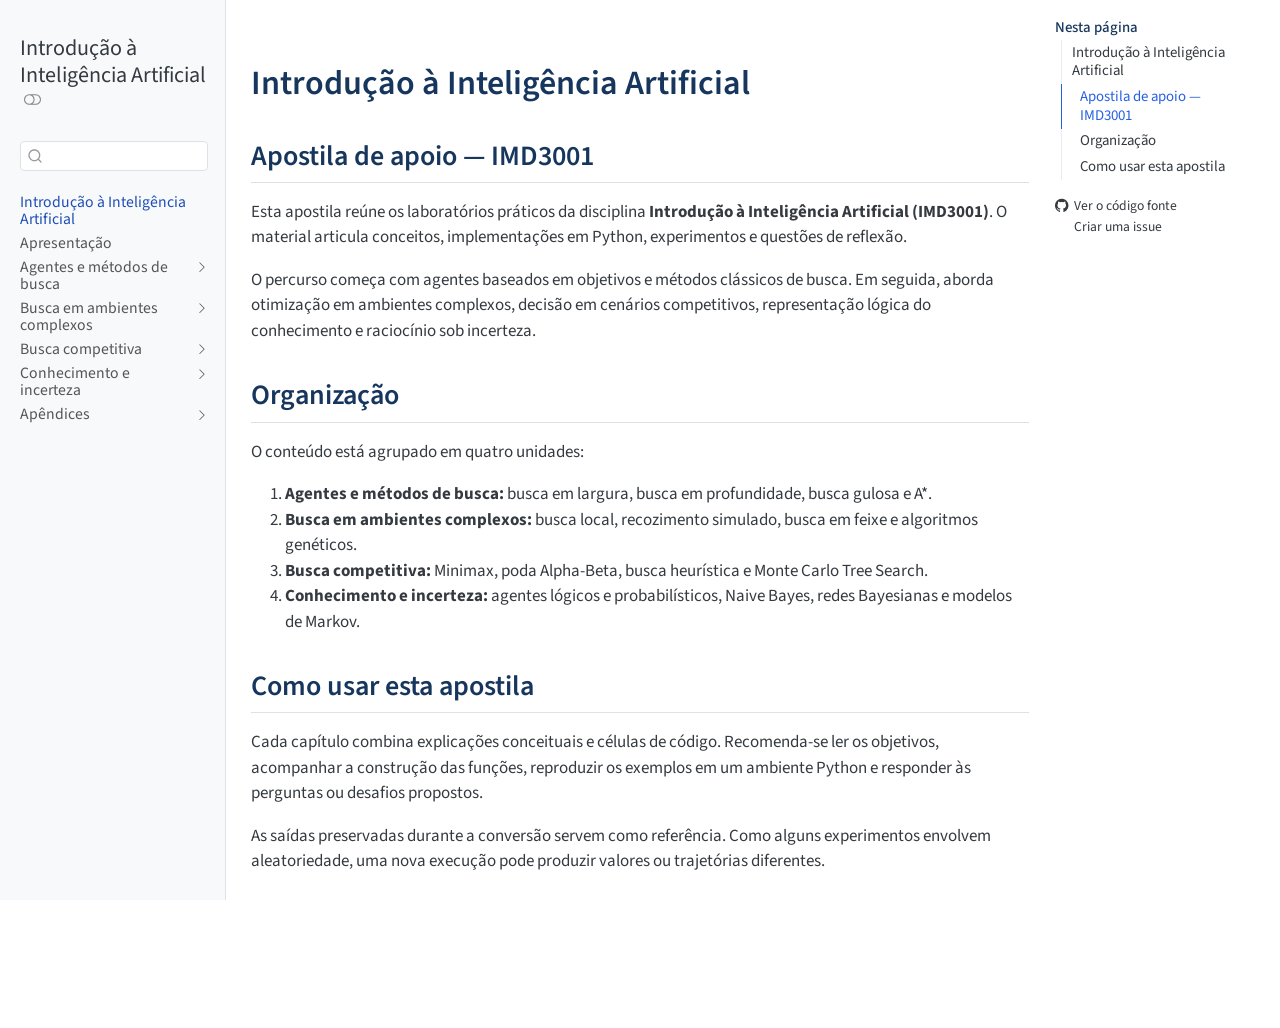
==== index.html @ 9181b5e5 "deploy: ae13f7902817f328fde8696542cc73d035f5e213" ====
<!DOCTYPE html>
<html xmlns="http://www.w3.org/1999/xhtml" lang="pt-BR" xml:lang="pt-BR"><head>

<meta charset="utf-8">
<meta name="generator" content="quarto-1.10.18">

<meta name="viewport" content="width=device-width, initial-scale=1.0, user-scalable=yes">


<title>Introdução à Inteligência Artificial</title>
<style>
/* Default styles provided by pandoc.
** See https://pandoc.org/MANUAL.html#variables-for-html for config info.
*/
span.smallcaps{font-variant: small-caps;}
div.columns{display: flex; gap: 1.5em;}
div.column{flex: auto;}
@media screen {
div.columns{gap: min(4vw, 1.5em);}
div.column{overflow-x: auto;}
}
div.hanging-indent{margin-left: 1.5em; text-indent: -1.5em;}
ul.task-list{list-style: none;}
ul.task-list li input[type="checkbox"] {
  width: 0.8em;
  margin: 0 0.8em 0.2em -1em; /* quarto-specific, see https://github.com/quarto-dev/quarto-cli/issues/4556 */ 
  vertical-align: middle;
}
</style>


<script src="site_libs/quarto-nav/quarto-nav.js"></script>
<script src="site_libs/quarto-nav/headroom.min.js"></script>
<script src="site_libs/clipboard/clipboard.min.js"></script>
<script src="site_libs/quarto-search/autocomplete.umd.js"></script>
<script src="site_libs/quarto-search/fuse.min.js"></script>
<script src="site_libs/quarto-search/quarto-search.js"></script>
<meta name="quarto:offset" content="./">
<script src="site_libs/quarto-html/quarto.js" type="module"></script>
<script src="site_libs/quarto-html/tabsets/tabsets.js" type="module"></script>
<script src="site_libs/quarto-html/popper.min.js"></script>
<script src="site_libs/quarto-html/tippy.umd.min.js"></script>
<script src="site_libs/quarto-html/anchor.min.js"></script>
<link href="site_libs/quarto-html/tippy.css" rel="stylesheet">
<link href="site_libs/quarto-html/quarto-syntax-highlighting-64a204ab8560d761af7679ceaba22944.css" rel="stylesheet" class="quarto-color-scheme" id="quarto-text-highlighting-styles">
<link href="site_libs/quarto-html/quarto-syntax-highlighting-dark-b85bc7c33db8c58e0ec93c3465666fed.css" rel="stylesheet" class="quarto-color-scheme quarto-color-alternate" id="quarto-text-highlighting-styles">
<link href="site_libs/quarto-html/quarto-syntax-highlighting-64a204ab8560d761af7679ceaba22944.css" rel="stylesheet" class="quarto-color-scheme-extra" id="quarto-text-highlighting-styles">
<script src="site_libs/bootstrap/bootstrap.min.js"></script>
<link href="site_libs/bootstrap/bootstrap-icons.css" rel="stylesheet">
<link href="site_libs/bootstrap/bootstrap-b3a135ffe9b176eb70b8e8d1e767332b.min.css" rel="stylesheet" append-hash="true" class="quarto-color-scheme" id="quarto-bootstrap" data-mode="light">
<link href="site_libs/bootstrap/bootstrap-dark-7937f9141d16c7f9fe7ae0f030368621.min.css" rel="stylesheet" append-hash="true" class="quarto-color-scheme quarto-color-alternate" id="quarto-bootstrap" data-mode="dark">
<link href="site_libs/bootstrap/bootstrap-b3a135ffe9b176eb70b8e8d1e767332b.min.css" rel="stylesheet" append-hash="true" class="quarto-color-scheme-extra" id="quarto-bootstrap" data-mode="light">
<script id="quarto-search-options" type="application/json">{
  "location": "sidebar",
  "copy-button": false,
  "collapse-after": 3,
  "panel-placement": "start",
  "type": "textbox",
  "limit": 50,
  "keyboard-shortcut": [
    "f",
    "/",
    "s"
  ],
  "show-item-context": false,
  "language": {
    "search-no-results-text": "Nenhum resultado",
    "search-matching-documents-text": "documentos correspondentes",
    "search-copy-link-title": "Copiar link para a busca",
    "search-hide-matches-text": "Esconder correspondências adicionais",
    "search-more-match-text": "mais correspondência neste documento",
    "search-more-matches-text": "mais correspondências neste documento",
    "search-clear-button-title": "Limpar",
    "search-text-placeholder": "",
    "search-detached-cancel-button-title": "Cancelar",
    "search-submit-button-title": "Enviar",
    "search-label": "Procurar"
  }
}</script>


<link rel="stylesheet" href="styles.css">
</head>

<body class="nav-sidebar docked quarto-light"><script id="quarto-html-before-body" type="application/javascript">
    const toggleBodyColorMode = (bsSheetEl) => {
      const mode = bsSheetEl.getAttribute("data-mode");
      const bodyEl = window.document.querySelector("body");
      if (mode === "dark") {
        bodyEl.classList.add("quarto-dark");
        bodyEl.classList.remove("quarto-light");
      } else {
        bodyEl.classList.add("quarto-light");
        bodyEl.classList.remove("quarto-dark");
      }
    }
    const toggleBodyColorPrimary = () => {
      const bsSheetEl = window.document.querySelector("link#quarto-bootstrap:not([rel=disabled-stylesheet])");
      if (bsSheetEl) {
        toggleBodyColorMode(bsSheetEl);
      }
    }
    const setColorSchemeToggle = (alternate) => {
      const toggles = window.document.querySelectorAll('.quarto-color-scheme-toggle');
      for (let i=0; i < toggles.length; i++) {
        const toggle = toggles[i];
        if (toggle) {
          if (alternate) {
            toggle.classList.add("alternate");
          } else {
            toggle.classList.remove("alternate");
          }
        }
      }
    };
    const toggleColorMode = (alternate) => {
      // Switch the stylesheets
      const primaryStylesheets = window.document.querySelectorAll('link.quarto-color-scheme:not(.quarto-color-alternate)');
      const alternateStylesheets = window.document.querySelectorAll('link.quarto-color-scheme.quarto-color-alternate');
      manageTransitions('#quarto-margin-sidebar .nav-link', false);
      if (alternate) {
        // note: dark is layered on light, we don't disable primary!
        enableStylesheet(alternateStylesheets);
        for (const sheetNode of alternateStylesheets) {
          if (sheetNode.id === "quarto-bootstrap") {
            toggleBodyColorMode(sheetNode);
          }
        }
      } else {
        disableStylesheet(alternateStylesheets);
        enableStylesheet(primaryStylesheets)
        toggleBodyColorPrimary();
      }
      manageTransitions('#quarto-margin-sidebar .nav-link', true);
      // Switch the toggles
      setColorSchemeToggle(alternate)
      // Hack to workaround the fact that safari doesn't
      // properly recolor the scrollbar when toggling (#1455)
      if (navigator.userAgent.indexOf('Safari') > 0 && navigator.userAgent.indexOf('Chrome') == -1) {
        manageTransitions("body", false);
        window.scrollTo(0, 1);
        setTimeout(() => {
          window.scrollTo(0, 0);
          manageTransitions("body", true);
        }, 40);
      }
    }
    const disableStylesheet = (stylesheets) => {
      for (let i=0; i < stylesheets.length; i++) {
        const stylesheet = stylesheets[i];
        stylesheet.rel = 'disabled-stylesheet';
      }
    }
    const enableStylesheet = (stylesheets) => {
      for (let i=0; i < stylesheets.length; i++) {
        const stylesheet = stylesheets[i];
        if(stylesheet.rel !== 'stylesheet') { // for Chrome, which will still FOUC without this check
          stylesheet.rel = 'stylesheet';
        }
      }
    }
    const manageTransitions = (selector, allowTransitions) => {
      const els = window.document.querySelectorAll(selector);
      for (let i=0; i < els.length; i++) {
        const el = els[i];
        if (allowTransitions) {
          el.classList.remove('notransition');
        } else {
          el.classList.add('notransition');
        }
      }
    }
    const isFileUrl = () => {
      return window.location.protocol === 'file:';
    }
    const hasAlternateSentinel = () => {
      let styleSentinel = getColorSchemeSentinel();
      if (styleSentinel !== null) {
        return styleSentinel === "alternate";
      } else {
        return false;
      }
    }
    const setStyleSentinel = (alternate) => {
      const value = alternate ? "alternate" : "default";
      if (!isFileUrl()) {
        window.localStorage.setItem("quarto-color-scheme", value);
      } else {
        localAlternateSentinel = value;
      }
    }
    const getColorSchemeSentinel = () => {
      if (!isFileUrl()) {
        const storageValue = window.localStorage.getItem("quarto-color-scheme");
        return storageValue != null ? storageValue : localAlternateSentinel;
      } else {
        return localAlternateSentinel;
      }
    }
    const toggleGiscusIfUsed = (isAlternate, darkModeDefault) => {
      const baseTheme = document.querySelector('#giscus-base-theme')?.value ?? 'light';
      const alternateTheme = document.querySelector('#giscus-alt-theme')?.value ?? 'dark';
      let newTheme = '';
      if(authorPrefersDark) {
        newTheme = isAlternate ? baseTheme : alternateTheme;
      } else {
        newTheme = isAlternate ? alternateTheme : baseTheme;
      }
      const changeGiscusTheme = () => {
        // From: https://github.com/giscus/giscus/issues/336
        const sendMessage = (message) => {
          const iframe = document.querySelector('iframe.giscus-frame');
          if (!iframe) return;
          iframe.contentWindow.postMessage({ giscus: message }, 'https://giscus.app');
        }
        sendMessage({
          setConfig: {
            theme: newTheme
          }
        });
      }
      const isGiscussLoaded = window.document.querySelector('iframe.giscus-frame') !== null;
      if (isGiscussLoaded) {
        changeGiscusTheme();
      }
    };
    const authorPrefersDark = false;
    const darkModeDefault = authorPrefersDark;
      document.querySelector('link#quarto-text-highlighting-styles.quarto-color-scheme-extra').rel = 'disabled-stylesheet';
      document.querySelector('link#quarto-bootstrap.quarto-color-scheme-extra').rel = 'disabled-stylesheet';
    let localAlternateSentinel = darkModeDefault ? 'alternate' : 'default';
    // Dark / light mode switch
    window.quartoToggleColorScheme = () => {
      // Read the current dark / light value
      let toAlternate = !hasAlternateSentinel();
      toggleColorMode(toAlternate);
      setStyleSentinel(toAlternate);
      toggleGiscusIfUsed(toAlternate, darkModeDefault);
      window.dispatchEvent(new Event('resize'));
    };
    // Switch to dark mode if need be
    if (hasAlternateSentinel()) {
      toggleColorMode(true);
    } else {
      toggleColorMode(false);
    }
  </script>

<div id="quarto-search-results"></div>
  <header id="quarto-header" class="headroom fixed-top">
  <nav class="quarto-secondary-nav">
    <div class="container-fluid d-flex">
      <button type="button" class="quarto-btn-toggle btn" data-bs-toggle="collapse" role="button" data-bs-target=".quarto-sidebar-collapse-item" aria-controls="quarto-sidebar" aria-expanded="false" aria-label="Alternar barra lateral" onclick="if (window.quartoToggleHeadroom) { window.quartoToggleHeadroom(); }">
        <i class="bi bi-layout-text-sidebar-reverse"></i>
      </button>
        <nav class="quarto-page-breadcrumbs" aria-label="breadcrumb"><ol class="breadcrumb"><li class="breadcrumb-item"><a href="./index.html">Introdução à Inteligência Artificial</a></li></ol></nav>
        <a class="flex-grow-1" role="navigation" data-bs-toggle="collapse" data-bs-target=".quarto-sidebar-collapse-item" aria-controls="quarto-sidebar" aria-expanded="false" aria-label="Alternar barra lateral" onclick="if (window.quartoToggleHeadroom) { window.quartoToggleHeadroom(); }">      
        </a>
      <button type="button" class="btn quarto-search-button" aria-label="Procurar" onclick="window.quartoOpenSearch();">
        <i class="bi bi-search"></i>
      </button>
    </div>
  </nav>
</header>
<!-- content -->
<div id="quarto-content" class="quarto-container page-columns page-rows-contents page-layout-full">
<!-- sidebar -->
  <nav id="quarto-sidebar" class="sidebar collapse collapse-horizontal quarto-sidebar-collapse-item sidebar-navigation docked overflow-auto">
    <div class="pt-lg-2 mt-2 text-left sidebar-header">
    <div class="sidebar-title mb-0 py-0">
      <a href="./">Introdução à Inteligência Artificial</a> 
        <div class="sidebar-tools-main">
  <a href="" class="quarto-color-scheme-toggle quarto-navigation-tool  px-1" onclick="window.quartoToggleColorScheme(); return false;" title="Alternar modo escuro"><i class="bi"></i></a>
</div>
    </div>
      </div>
        <div class="mt-2 flex-shrink-0 align-items-center">
        <div class="sidebar-search">
        <div id="quarto-search" class="" title="Procurar"></div>
        </div>
        </div>
    <div class="sidebar-menu-container"> 
    <ul class="list-unstyled mt-1">
        <li class="sidebar-item">
  <div class="sidebar-item-container"> 
  <a href="./index.html" class="sidebar-item-text sidebar-link active">
 <span class="menu-text">Introdução à Inteligência Artificial</span></a>
  </div>
</li>
        <li class="sidebar-item">
  <div class="sidebar-item-container"> 
  <a href="./apresentacao.html" class="sidebar-item-text sidebar-link">
 <span class="menu-text">Apresentação</span></a>
  </div>
</li>
        <li class="sidebar-item sidebar-item-section">
      <div class="sidebar-item-container"> 
            <a class="sidebar-item-text sidebar-link text-start collapsed" data-bs-toggle="collapse" data-bs-target="#quarto-sidebar-section-1" role="navigation" aria-expanded="false">
 <span class="menu-text">Agentes e métodos de busca</span></a>
          <a class="sidebar-item-toggle text-start collapsed" data-bs-toggle="collapse" data-bs-target="#quarto-sidebar-section-1" role="navigation" aria-expanded="false" aria-label="Alternar seção">
            <i class="bi bi-chevron-right ms-2"></i>
          </a> 
      </div>
      <ul id="quarto-sidebar-section-1" class="collapse list-unstyled sidebar-section depth1 ">  
          <li class="sidebar-item">
  <div class="sidebar-item-container"> 
  <a href="./capitulos/01-metodos-de-busca-i.html" class="sidebar-item-text sidebar-link">
 <span class="menu-text">1. Métodos de Busca I</span></a>
  </div>
</li>
          <li class="sidebar-item">
  <div class="sidebar-item-container"> 
  <a href="./capitulos/02-metodos-de-busca-ii.html" class="sidebar-item-text sidebar-link">
 <span class="menu-text">2. Métodos de Busca II</span></a>
  </div>
</li>
      </ul>
  </li>
        <li class="sidebar-item sidebar-item-section">
      <div class="sidebar-item-container"> 
            <a class="sidebar-item-text sidebar-link text-start collapsed" data-bs-toggle="collapse" data-bs-target="#quarto-sidebar-section-2" role="navigation" aria-expanded="false">
 <span class="menu-text">Busca em ambientes complexos</span></a>
          <a class="sidebar-item-toggle text-start collapsed" data-bs-toggle="collapse" data-bs-target="#quarto-sidebar-section-2" role="navigation" aria-expanded="false" aria-label="Alternar seção">
            <i class="bi bi-chevron-right ms-2"></i>
          </a> 
      </div>
      <ul id="quarto-sidebar-section-2" class="collapse list-unstyled sidebar-section depth1 ">  
          <li class="sidebar-item">
  <div class="sidebar-item-container"> 
  <a href="./capitulos/03-ambientes-complexos-i.html" class="sidebar-item-text sidebar-link">
 <span class="menu-text">3. Ambientes Complexos I</span></a>
  </div>
</li>
          <li class="sidebar-item">
  <div class="sidebar-item-container"> 
  <a href="./capitulos/04-ambientes-complexos-ii.html" class="sidebar-item-text sidebar-link">
 <span class="menu-text">4. Ambientes Complexos II</span></a>
  </div>
</li>
      </ul>
  </li>
        <li class="sidebar-item sidebar-item-section">
      <div class="sidebar-item-container"> 
            <a class="sidebar-item-text sidebar-link text-start collapsed" data-bs-toggle="collapse" data-bs-target="#quarto-sidebar-section-3" role="navigation" aria-expanded="false">
 <span class="menu-text">Busca competitiva</span></a>
          <a class="sidebar-item-toggle text-start collapsed" data-bs-toggle="collapse" data-bs-target="#quarto-sidebar-section-3" role="navigation" aria-expanded="false" aria-label="Alternar seção">
            <i class="bi bi-chevron-right ms-2"></i>
          </a> 
      </div>
      <ul id="quarto-sidebar-section-3" class="collapse list-unstyled sidebar-section depth1 ">  
          <li class="sidebar-item">
  <div class="sidebar-item-container"> 
  <a href="./capitulos/05-busca-competitiva-i.html" class="sidebar-item-text sidebar-link">
 <span class="menu-text">5. Minimax e Alpha-Beta</span></a>
  </div>
</li>
          <li class="sidebar-item">
  <div class="sidebar-item-container"> 
  <a href="./capitulos/06-busca-competitiva-ii.html" class="sidebar-item-text sidebar-link">
 <span class="menu-text">6. Monte Carlo Tree Search</span></a>
  </div>
</li>
      </ul>
  </li>
        <li class="sidebar-item sidebar-item-section">
      <div class="sidebar-item-container"> 
            <a class="sidebar-item-text sidebar-link text-start collapsed" data-bs-toggle="collapse" data-bs-target="#quarto-sidebar-section-4" role="navigation" aria-expanded="false">
 <span class="menu-text">Conhecimento e incerteza</span></a>
          <a class="sidebar-item-toggle text-start collapsed" data-bs-toggle="collapse" data-bs-target="#quarto-sidebar-section-4" role="navigation" aria-expanded="false" aria-label="Alternar seção">
            <i class="bi bi-chevron-right ms-2"></i>
          </a> 
      </div>
      <ul id="quarto-sidebar-section-4" class="collapse list-unstyled sidebar-section depth1 ">  
          <li class="sidebar-item">
  <div class="sidebar-item-container"> 
  <a href="./capitulos/07-agentes-logicos.html" class="sidebar-item-text sidebar-link">
 <span class="menu-text">7. Agentes Lógicos</span></a>
  </div>
</li>
          <li class="sidebar-item">
  <div class="sidebar-item-container"> 
  <a href="./capitulos/08-agentes-probabilisticos.html" class="sidebar-item-text sidebar-link">
 <span class="menu-text">8. Agentes Probabilísticos</span></a>
  </div>
</li>
          <li class="sidebar-item">
  <div class="sidebar-item-container"> 
  <a href="./capitulos/09-naive-bayes.html" class="sidebar-item-text sidebar-link">
 <span class="menu-text">9. Naive Bayes</span></a>
  </div>
</li>
          <li class="sidebar-item">
  <div class="sidebar-item-container"> 
  <a href="./capitulos/10-redes-bayesianas.html" class="sidebar-item-text sidebar-link">
 <span class="menu-text">10. Redes Bayesianas</span></a>
  </div>
</li>
          <li class="sidebar-item">
  <div class="sidebar-item-container"> 
  <a href="./capitulos/11-cadeias-de-markov.html" class="sidebar-item-text sidebar-link">
 <span class="menu-text">11. Cadeias de Markov</span></a>
  </div>
</li>
      </ul>
  </li>
        <li class="sidebar-item sidebar-item-section">
      <div class="sidebar-item-container"> 
            <a class="sidebar-item-text sidebar-link text-start collapsed" data-bs-toggle="collapse" data-bs-target="#quarto-sidebar-section-5" role="navigation" aria-expanded="false">
 <span class="menu-text">Apêndices</span></a>
          <a class="sidebar-item-toggle text-start collapsed" data-bs-toggle="collapse" data-bs-target="#quarto-sidebar-section-5" role="navigation" aria-expanded="false" aria-label="Alternar seção">
            <i class="bi bi-chevron-right ms-2"></i>
          </a> 
      </div>
      <ul id="quarto-sidebar-section-5" class="collapse list-unstyled sidebar-section depth1 ">  
          <li class="sidebar-item">
  <div class="sidebar-item-container"> 
  <a href="./apendices/metodos-de-busca-sem-oo.html" class="sidebar-item-text sidebar-link">
 <span class="menu-text">Métodos de Busca I sem OO</span></a>
  </div>
</li>
      </ul>
  </li>
    </ul>
    </div>
</nav>
<div id="quarto-sidebar-glass" class="quarto-sidebar-collapse-item" data-bs-toggle="collapse" data-bs-target=".quarto-sidebar-collapse-item"></div>
<!-- margin-sidebar -->
    <div id="quarto-margin-sidebar" class="sidebar margin-sidebar">
        <nav id="TOC" role="doc-toc" class="toc-active">
    <h2 id="toc-title">Nesta página</h2>
   
  <ul>
  <li><a href="#introdução-à-inteligência-artificial" id="toc-introdução-à-inteligência-artificial" class="nav-link active" data-scroll-target="#introdução-à-inteligência-artificial">Introdução à Inteligência Artificial</a>
  <ul class="collapse">
  <li><a href="#apostila-de-apoio-imd3001" id="toc-apostila-de-apoio-imd3001" class="nav-link" data-scroll-target="#apostila-de-apoio-imd3001">Apostila de apoio — IMD3001</a></li>
  <li><a href="#organização" id="toc-organização" class="nav-link" data-scroll-target="#organização">Organização</a></li>
  <li><a href="#como-usar-esta-apostila" id="toc-como-usar-esta-apostila" class="nav-link" data-scroll-target="#como-usar-esta-apostila">Como usar esta apostila</a></li>
  </ul></li>
  </ul>
<div class="toc-actions"><ul><li><a href="https://github.com/oandrefonseca/fundamentos-de-ia/blob/main/index.qmd" class="toc-action"><i class="bi bi-github"></i>Ver o código fonte</a></li><li><a href="https://github.com/oandrefonseca/fundamentos-de-ia/issues/new" class="toc-action"><i class="bi empty"></i>Criar uma issue</a></li></ul></div></nav>
    </div>
<!-- main -->
<main class="content column-body" id="quarto-document-content"><header id="title-block-header" class="quarto-title-block"></header>





<section id="introdução-à-inteligência-artificial" class="level1 unnumbered">
<h1 class="unnumbered">Introdução à Inteligência Artificial</h1>
<section id="apostila-de-apoio-imd3001" class="level2 unnumbered">
<h2 class="unnumbered anchored" data-anchor-id="apostila-de-apoio-imd3001">Apostila de apoio — IMD3001</h2>
<p>Esta apostila reúne os laboratórios práticos da disciplina <strong>Introdução à Inteligência Artificial (IMD3001)</strong>. O material articula conceitos, implementações em Python, experimentos e questões de reflexão.</p>
<p>O percurso começa com agentes baseados em objetivos e métodos clássicos de busca. Em seguida, aborda otimização em ambientes complexos, decisão em cenários competitivos, representação lógica do conhecimento e raciocínio sob incerteza.</p>
</section>
<section id="organização" class="level2">
<h2 class="anchored" data-anchor-id="organização">Organização</h2>
<p>O conteúdo está agrupado em quatro unidades:</p>
<ol type="1">
<li><strong>Agentes e métodos de busca:</strong> busca em largura, busca em profundidade, busca gulosa e A*.</li>
<li><strong>Busca em ambientes complexos:</strong> busca local, recozimento simulado, busca em feixe e algoritmos genéticos.</li>
<li><strong>Busca competitiva:</strong> Minimax, poda Alpha-Beta, busca heurística e Monte Carlo Tree Search.</li>
<li><strong>Conhecimento e incerteza:</strong> agentes lógicos e probabilísticos, Naive Bayes, redes Bayesianas e modelos de Markov.</li>
</ol>
</section>
<section id="como-usar-esta-apostila" class="level2">
<h2 class="anchored" data-anchor-id="como-usar-esta-apostila">Como usar esta apostila</h2>
<p>Cada capítulo combina explicações conceituais e células de código. Recomenda-se ler os objetivos, acompanhar a construção das funções, reproduzir os exemplos em um ambiente Python e responder às perguntas ou desafios propostos.</p>
<p>As saídas preservadas durante a conversão servem como referência. Como alguns experimentos envolvem aleatoriedade, uma nova execução pode produzir valores ou trajetórias diferentes.</p>


</section>
</section>

</main> <!-- /main -->
<script id="quarto-html-after-body" type="application/javascript">
  window.document.addEventListener("DOMContentLoaded", function (event) {
    // Ensure there is a toggle, if there isn't float one in the top right
    if (window.document.querySelector('.quarto-color-scheme-toggle') === null) {
      const a = window.document.createElement('a');
      a.classList.add('top-right');
      a.classList.add('quarto-color-scheme-toggle');
      a.href = "";
      a.onclick = function() { try { window.quartoToggleColorScheme(); } catch {} return false; };
      const i = window.document.createElement("i");
      i.classList.add('bi');
      a.appendChild(i);
      window.document.body.appendChild(a);
    }
    setColorSchemeToggle(hasAlternateSentinel())
    const icon = "";
    const anchorJS = new window.AnchorJS();
    anchorJS.options = {
      placement: 'right',
      icon: icon
    };
    anchorJS.add('.anchored');
    const isCodeAnnotation = (el) => {
      for (const clz of el.classList) {
        if (clz.startsWith('code-annotation-')) {                     
          return true;
        }
      }
      return false;
    }
    const onCopySuccess = function(e) {
      // button target
      const button = e.trigger;
      // don't keep focus
      button.blur();
      // flash "checked"
      button.classList.add('code-copy-button-checked');
      var currentTitle = button.getAttribute("title");
      button.setAttribute("title", "Copiada");
      let tooltip;
      if (window.bootstrap) {
        button.setAttribute("data-bs-toggle", "tooltip");
        button.setAttribute("data-bs-placement", "left");
        button.setAttribute("data-bs-title", "Copiada");
        tooltip = new bootstrap.Tooltip(button, 
          { trigger: "manual", 
            customClass: "code-copy-button-tooltip",
            offset: [0, -8]});
        tooltip.show();    
      }
      setTimeout(function() {
        if (tooltip) {
          tooltip.hide();
          button.removeAttribute("data-bs-title");
          button.removeAttribute("data-bs-toggle");
          button.removeAttribute("data-bs-placement");
        }
        button.setAttribute("title", currentTitle);
        button.classList.remove('code-copy-button-checked');
      }, 1000);
      // clear code selection
      e.clearSelection();
    }
    const getTextToCopy = function(trigger) {
      const outerScaffold = trigger.parentElement.cloneNode(true);
      const codeEl = outerScaffold.querySelector('code');
      for (const childEl of codeEl.children) {
        if (isCodeAnnotation(childEl)) {
          childEl.remove();
        }
      }
      return codeEl.innerText;
    }
    const clipboard = new window.ClipboardJS('.code-copy-button:not([data-in-quarto-modal])', {
      text: getTextToCopy
    });
    clipboard.on('success', onCopySuccess);
    if (window.document.getElementById('quarto-embedded-source-code-modal')) {
      const clipboardModal = new window.ClipboardJS('.code-copy-button[data-in-quarto-modal]', {
        text: getTextToCopy,
        container: window.document.getElementById('quarto-embedded-source-code-modal')
      });
      clipboardModal.on('success', onCopySuccess);
    }
      var localhostRegex = new RegExp(/^(?:http|https):\/\/localhost\:?[0-9]*\//);
      var mailtoRegex = new RegExp(/^mailto:/);
        var filterRegex = new RegExp("https:\/\/oandrefonseca\.github\.io\/fundamentos-de-ia\/");
      var isInternal = (href) => {
          return filterRegex.test(href) || localhostRegex.test(href) || mailtoRegex.test(href);
      }
      // Inspect non-navigation links and adorn them if external
     var links = window.document.querySelectorAll('a[href]:not(.nav-link):not(.navbar-brand):not(.toc-action):not(.sidebar-link):not(.sidebar-item-toggle):not(.pagination-link):not(.no-external):not([aria-hidden]):not(.dropdown-item):not(.quarto-navigation-tool):not(.about-link)');
      for (var i=0; i<links.length; i++) {
        const link = links[i];
        if (!isInternal(link.href)) {
          // undo the damage that might have been done by quarto-nav.js in the case of
          // links that we want to consider external
          if (link.dataset.originalHref !== undefined) {
            link.href = link.dataset.originalHref;
          }
            // target, if specified
            link.setAttribute("target", "_blank");
            if (link.getAttribute("rel") === null) {
              link.setAttribute("rel", "noopener");
            }
        }
      }
    function tippyHover(el, contentFn, onTriggerFn, onUntriggerFn) {
      const config = {
        allowHTML: true,
        maxWidth: 500,
        delay: 100,
        arrow: false,
        appendTo: function(el) {
            return el.parentElement;
        },
        interactive: true,
        interactiveBorder: 10,
        theme: 'quarto',
        placement: 'bottom-start',
      };
      if (contentFn) {
        config.content = contentFn;
      }
      if (onTriggerFn) {
        config.onTrigger = onTriggerFn;
      }
      if (onUntriggerFn) {
        config.onUntrigger = onUntriggerFn;
      }
      window.tippy(el, config); 
    }
    const noterefs = window.document.querySelectorAll('a[role="doc-noteref"]');
    for (var i=0; i<noterefs.length; i++) {
      const ref = noterefs[i];
      tippyHover(ref, function() {
        // use id or data attribute instead here
        let href = ref.getAttribute('data-footnote-href') || ref.getAttribute('href');
        try { href = new URL(href).hash; } catch {}
        const id = href.replace(/^#\/?/, "");
        const note = window.document.getElementById(id);
        if (note) {
          return note.innerHTML;
        } else {
          return "";
        }
      });
    }
    const xrefs = window.document.querySelectorAll('a.quarto-xref');
    const processXRef = (id, note) => {
      // Strip column container classes
      const stripColumnClz = (el) => {
        el.classList.remove("page-full", "page-columns");
        if (el.children) {
          for (const child of el.children) {
            stripColumnClz(child);
          }
        }
      }
      stripColumnClz(note)
      if (id === null || id.startsWith('sec-')) {
        // Special case sections, only their first couple elements
        const container = document.createElement("div");
        if (note.children && note.children.length > 2) {
          container.appendChild(note.children[0].cloneNode(true));
          for (let i = 1; i < note.children.length; i++) {
            const child = note.children[i];
            if (child.tagName === "P" && child.innerText === "") {
              continue;
            } else {
              container.appendChild(child.cloneNode(true));
              break;
            }
          }
          if (window.Quarto?.typesetMath) {
            window.Quarto.typesetMath(container);
          }
          return container.innerHTML
        } else {
          if (window.Quarto?.typesetMath) {
            window.Quarto.typesetMath(note);
          }
          return note.innerHTML;
        }
      } else {
        // Remove any anchor links if they are present
        const anchorLink = note.querySelector('a.anchorjs-link');
        if (anchorLink) {
          anchorLink.remove();
        }
        if (window.Quarto?.typesetMath) {
          window.Quarto.typesetMath(note);
        }
        if (note.classList.contains("callout")) {
          return note.outerHTML;
        } else {
          return note.innerHTML;
        }
      }
    }
    for (var i=0; i<xrefs.length; i++) {
      const xref = xrefs[i];
      tippyHover(xref, undefined, function(instance) {
        instance.disable();
        let url = xref.getAttribute('href');
        let hash = undefined; 
        if (url.startsWith('#')) {
          hash = url;
        } else {
          try { hash = new URL(url).hash; } catch {}
        }
        if (hash) {
          const id = hash.replace(/^#\/?/, "");
          const note = window.document.getElementById(id);
          if (note !== null) {
            try {
              const html = processXRef(id, note.cloneNode(true));
              instance.setContent(html);
            } finally {
              instance.enable();
              instance.show();
            }
          } else {
            // See if we can fetch this
            fetch(url.split('#')[0])
            .then(res => res.text())
            .then(html => {
              const parser = new DOMParser();
              const htmlDoc = parser.parseFromString(html, "text/html");
              const note = htmlDoc.getElementById(id);
              if (note !== null) {
                const html = processXRef(id, note);
                instance.setContent(html);
              } 
            }).finally(() => {
              instance.enable();
              instance.show();
            });
          }
        } else {
          // See if we can fetch a full url (with no hash to target)
          // This is a special case and we should probably do some content thinning / targeting
          fetch(url)
          .then(res => res.text())
          .then(html => {
            const parser = new DOMParser();
            const htmlDoc = parser.parseFromString(html, "text/html");
            const note = htmlDoc.querySelector('main.content');
            if (note !== null) {
              // This should only happen for chapter cross references
              // (since there is no id in the URL)
              // remove the first header
              if (note.children.length > 0 && note.children[0].tagName === "HEADER") {
                note.children[0].remove();
              }
              const html = processXRef(null, note);
              instance.setContent(html);
            } 
          }).finally(() => {
            instance.enable();
            instance.show();
          });
        }
      }, function(instance) {
      });
    }
        let selectedAnnoteEl;
        const selectorForAnnotation = ( cell, annotation) => {
          let cellAttr = 'data-code-cell="' + cell + '"';
          let lineAttr = 'data-code-annotation="' +  annotation + '"';
          const selector = 'span[' + cellAttr + '][' + lineAttr + ']';
          return selector;
        }
        const selectCodeLines = (annoteEl) => {
          const doc = window.document;
          const targetCell = annoteEl.getAttribute("data-target-cell");
          const targetAnnotation = annoteEl.getAttribute("data-target-annotation");
          const annoteSpan = window.document.querySelector(selectorForAnnotation(targetCell, targetAnnotation));
          const lines = annoteSpan.getAttribute("data-code-lines").split(",");
          const lineIds = lines.map((line) => {
            return targetCell + "-" + line;
          })
          let top = null;
          let height = null;
          let parent = null;
          if (lineIds.length > 0) {
              //compute the position of the single el (top and bottom and make a div)
              const el = window.document.getElementById(lineIds[0]);
              top = el.offsetTop;
              height = el.offsetHeight;
              parent = el.parentElement.parentElement;
            if (lineIds.length > 1) {
              const lastEl = window.document.getElementById(lineIds[lineIds.length - 1]);
              const bottom = lastEl.offsetTop + lastEl.offsetHeight;
              height = bottom - top;
            }
            if (top !== null && height !== null && parent !== null) {
              // cook up a div (if necessary) and position it 
              let div = window.document.getElementById("code-annotation-line-highlight");
              if (div === null) {
                div = window.document.createElement("div");
                div.setAttribute("id", "code-annotation-line-highlight");
                div.style.position = 'absolute';
                parent.appendChild(div);
              }
              div.style.top = top - 2 + "px";
              div.style.height = height + 4 + "px";
              div.style.left = 0;
              let gutterDiv = window.document.getElementById("code-annotation-line-highlight-gutter");
              if (gutterDiv === null) {
                gutterDiv = window.document.createElement("div");
                gutterDiv.setAttribute("id", "code-annotation-line-highlight-gutter");
                gutterDiv.style.position = 'absolute';
                const codeCell = window.document.getElementById(targetCell);
                const gutter = codeCell.querySelector('.code-annotation-gutter');
                gutter.appendChild(gutterDiv);
              }
              gutterDiv.style.top = top - 2 + "px";
              gutterDiv.style.height = height + 4 + "px";
            }
            selectedAnnoteEl = annoteEl;
          }
        };
        const unselectCodeLines = () => {
          const elementsIds = ["code-annotation-line-highlight", "code-annotation-line-highlight-gutter"];
          elementsIds.forEach((elId) => {
            const div = window.document.getElementById(elId);
            if (div) {
              div.remove();
            }
          });
          selectedAnnoteEl = undefined;
        };
          // Handle positioning of the toggle
      window.addEventListener(
        "resize",
        throttle(() => {
          elRect = undefined;
          if (selectedAnnoteEl) {
            selectCodeLines(selectedAnnoteEl);
          }
        }, 10)
      );
      function throttle(fn, ms) {
      let throttle = false;
      let timer;
        return (...args) => {
          if(!throttle) { // first call gets through
              fn.apply(this, args);
              throttle = true;
          } else { // all the others get throttled
              if(timer) clearTimeout(timer); // cancel #2
              timer = setTimeout(() => {
                fn.apply(this, args);
                timer = throttle = false;
              }, ms);
          }
        };
      }
        // Attach click handler to the DT
        const annoteDls = window.document.querySelectorAll('dt[data-target-cell]');
        for (const annoteDlNode of annoteDls) {
          annoteDlNode.addEventListener('click', (event) => {
            const clickedEl = event.target;
            if (clickedEl !== selectedAnnoteEl) {
              unselectCodeLines();
              const activeEl = window.document.querySelector('dt[data-target-cell].code-annotation-active');
              if (activeEl) {
                activeEl.classList.remove('code-annotation-active');
              }
              selectCodeLines(clickedEl);
              clickedEl.classList.add('code-annotation-active');
            } else {
              // Unselect the line
              unselectCodeLines();
              clickedEl.classList.remove('code-annotation-active');
            }
          });
        }
    const findCites = (el) => {
      const parentEl = el.parentElement;
      if (parentEl) {
        const cites = parentEl.dataset.cites;
        if (cites) {
          return {
            el,
            cites: cites.split(' ')
          };
        } else {
          return findCites(el.parentElement)
        }
      } else {
        return undefined;
      }
    };
    var bibliorefs = window.document.querySelectorAll('a[role="doc-biblioref"]');
    for (var i=0; i<bibliorefs.length; i++) {
      const ref = bibliorefs[i];
      const citeInfo = findCites(ref);
      if (citeInfo) {
        tippyHover(citeInfo.el, function() {
          var popup = window.document.createElement('div');
          citeInfo.cites.forEach(function(cite) {
            var citeDiv = window.document.createElement('div');
            citeDiv.classList.add('hanging-indent');
            citeDiv.classList.add('csl-entry');
            var biblioDiv = window.document.getElementById('ref-' + cite);
            if (biblioDiv) {
              citeDiv.innerHTML = biblioDiv.innerHTML;
            }
            popup.appendChild(citeDiv);
          });
          return popup.innerHTML;
        });
      }
    }
  });
  </script>
</div> <!-- /content -->




<footer class="footer"><div class="nav-footer"><div class="nav-footer-center"><div class="toc-actions d-sm-block d-md-none"><ul><li><a href="https://github.com/oandrefonseca/fundamentos-de-ia/blob/main/index.qmd" class="toc-action"><i class="bi bi-github"></i>Ver o código fonte</a></li><li><a href="https://github.com/oandrefonseca/fundamentos-de-ia/issues/new" class="toc-action"><i class="bi empty"></i>Criar uma issue</a></li></ul></div></div></div></footer></body></html>
---- site_libs/quarto-html/tippy.css ----
.tippy-box[data-animation=fade][data-state=hidden]{opacity:0}[data-tippy-root]{max-width:calc(100vw - 10px)}.tippy-box{position:relative;background-color:#333;color:#fff;border-radius:4px;font-size:14px;line-height:1.4;white-space:normal;outline:0;transition-property:transform,visibility,opacity}.tippy-box[data-placement^=top]>.tippy-arrow{bottom:0}.tippy-box[data-placement^=top]>.tippy-arrow:before{bottom:-7px;left:0;border-width:8px 8px 0;border-top-color:initial;transform-origin:center top}.tippy-box[data-placement^=bottom]>.tippy-arrow{top:0}.tippy-box[data-placement^=bottom]>.tippy-arrow:before{top:-7px;left:0;border-width:0 8px 8px;border-bottom-color:initial;transform-origin:center bottom}.tippy-box[data-placement^=left]>.tippy-arrow{right:0}.tippy-box[data-placement^=left]>.tippy-arrow:before{border-width:8px 0 8px 8px;border-left-color:initial;right:-7px;transform-origin:center left}.tippy-box[data-placement^=right]>.tippy-arrow{left:0}.tippy-box[data-placement^=right]>.tippy-arrow:before{left:-7px;border-width:8px 8px 8px 0;border-right-color:initial;transform-origin:center right}.tippy-box[data-inertia][data-state=visible]{transition-timing-function:cubic-bezier(.54,1.5,.38,1.11)}.tippy-arrow{width:16px;height:16px;color:#333}.tippy-arrow:before{content:"";position:absolute;border-color:transparent;border-style:solid}.tippy-content{position:relative;padding:5px 9px;z-index:1}
---- site_libs/quarto-html/quarto-syntax-highlighting-64a204ab8560d761af7679ceaba22944.css ----
/* quarto syntax highlight colors */
:root {
  --quarto-hl-ot-color: #003B4F;
  --quarto-hl-at-color: #657422;
  --quarto-hl-ss-color: #20794D;
  --quarto-hl-an-color: #5E5E5E;
  --quarto-hl-fu-color: #4758AB;
  --quarto-hl-st-color: #20794D;
  --quarto-hl-cf-color: #003B4F;
  --quarto-hl-op-color: #5E5E5E;
  --quarto-hl-er-color: #AD0000;
  --quarto-hl-bn-color: #AD0000;
  --quarto-hl-al-color: #AD0000;
  --quarto-hl-va-color: #111111;
  --quarto-hl-bu-color: inherit;
  --quarto-hl-ex-color: inherit;
  --quarto-hl-pp-color: #AD0000;
  --quarto-hl-in-color: #5E5E5E;
  --quarto-hl-vs-color: #20794D;
  --quarto-hl-wa-color: #5E5E5E;
  --quarto-hl-do-color: #5E5E5E;
  --quarto-hl-im-color: #00769E;
  --quarto-hl-ch-color: #20794D;
  --quarto-hl-dt-color: #AD0000;
  --quarto-hl-fl-color: #AD0000;
  --quarto-hl-co-color: #5E5E5E;
  --quarto-hl-cv-color: #5E5E5E;
  --quarto-hl-cn-color: #8f5902;
  --quarto-hl-sc-color: #5E5E5E;
  --quarto-hl-dv-color: #AD0000;
  --quarto-hl-kw-color: #003B4F;
}

/* other quarto variables */
:root {
  --quarto-font-monospace: SFMono-Regular, Menlo, Monaco, Consolas, "Liberation Mono", "Courier New", monospace;
}

/* syntax highlight based on Pandoc's rules */
pre > code.sourceCode > span {
  color: #003B4F;
}

code.sourceCode > span {
  color: #003B4F;
}

div.sourceCode,
div.sourceCode pre.sourceCode {
  color: #003B4F;
}

/* Normal */
code span {
  color: #003B4F;
}

/* Alert */
code span.al {
  color: #AD0000;
  font-style: inherit;
}

/* Annotation */
code span.an {
  color: #5E5E5E;
  font-style: inherit;
}

/* Attribute */
code span.at {
  color: #657422;
  font-style: inherit;
}

/* BaseN */
code span.bn {
  color: #AD0000;
  font-style: inherit;
}

/* BuiltIn */
code span.bu {
  font-style: inherit;
}

/* ControlFlow */
code span.cf {
  color: #003B4F;
  font-weight: bold;
  font-style: inherit;
}

/* Char */
code span.ch {
  color: #20794D;
  font-style: inherit;
}

/* Constant */
code span.cn {
  color: #8f5902;
  font-style: inherit;
}

/* Comment */
code span.co {
  color: #5E5E5E;
  font-style: inherit;
}

/* CommentVar */
code span.cv {
  color: #5E5E5E;
  font-style: italic;
}

/* Documentation */
code span.do {
  color: #5E5E5E;
  font-style: italic;
}

/* DataType */
code span.dt {
  color: #AD0000;
  font-style: inherit;
}

/* DecVal */
code span.dv {
  color: #AD0000;
  font-style: inherit;
}

/* Error */
code span.er {
  color: #AD0000;
  font-style: inherit;
}

/* Extension */
code span.ex {
  font-style: inherit;
}

/* Float */
code span.fl {
  color: #AD0000;
  font-style: inherit;
}

/* Function */
code span.fu {
  color: #4758AB;
  font-style: inherit;
}

/* Import */
code span.im {
  color: #00769E;
  font-style: inherit;
}

/* Information */
code span.in {
  color: #5E5E5E;
  font-style: inherit;
}

/* Keyword */
code span.kw {
  color: #003B4F;
  font-weight: bold;
  font-style: inherit;
}

/* Operator */
code span.op {
  color: #5E5E5E;
  font-style: inherit;
}

/* Other */
code span.ot {
  color: #003B4F;
  font-style: inherit;
}

/* Preprocessor */
code span.pp {
  color: #AD0000;
  font-style: inherit;
}

/* SpecialChar */
code span.sc {
  color: #5E5E5E;
  font-style: inherit;
}

/* SpecialString */
code span.ss {
  color: #20794D;
  font-style: inherit;
}

/* String */
code span.st {
  color: #20794D;
  font-style: inherit;
}

/* Variable */
code span.va {
  color: #111111;
  font-style: inherit;
}

/* VerbatimString */
code span.vs {
  color: #20794D;
  font-style: inherit;
}

/* Warning */
code span.wa {
  color: #5E5E5E;
  font-style: italic;
}

.prevent-inlining {
  content: "</";
}

/*# sourceMappingURL=9d8d5bb603a83b8298b89080a598c93b.css.map */
---- site_libs/quarto-html/quarto-syntax-highlighting-dark-b85bc7c33db8c58e0ec93c3465666fed.css ----
/* quarto syntax highlight colors */
:root {
  --quarto-hl-al-color: #f07178;
  --quarto-hl-an-color: #d4d0ab;
  --quarto-hl-at-color: #00e0e0;
  --quarto-hl-bn-color: #d4d0ab;
  --quarto-hl-bu-color: #abe338;
  --quarto-hl-ch-color: #abe338;
  --quarto-hl-co-color: #f8f8f2;
  --quarto-hl-cv-color: #ffd700;
  --quarto-hl-cn-color: #ffd700;
  --quarto-hl-cf-color: #ffa07a;
  --quarto-hl-dt-color: #ffa07a;
  --quarto-hl-dv-color: #d4d0ab;
  --quarto-hl-do-color: #f8f8f2;
  --quarto-hl-er-color: #f07178;
  --quarto-hl-ex-color: #00e0e0;
  --quarto-hl-fl-color: #d4d0ab;
  --quarto-hl-fu-color: #ffa07a;
  --quarto-hl-im-color: #abe338;
  --quarto-hl-in-color: #d4d0ab;
  --quarto-hl-kw-color: #ffa07a;
  --quarto-hl-op-color: #ffa07a;
  --quarto-hl-ot-color: #00e0e0;
  --quarto-hl-pp-color: #dcc6e0;
  --quarto-hl-re-color: #00e0e0;
  --quarto-hl-sc-color: #abe338;
  --quarto-hl-ss-color: #abe338;
  --quarto-hl-st-color: #abe338;
  --quarto-hl-va-color: #00e0e0;
  --quarto-hl-vs-color: #abe338;
  --quarto-hl-wa-color: #dcc6e0;
}

/* other quarto variables */
:root {
  --quarto-font-monospace: SFMono-Regular, Menlo, Monaco, Consolas, "Liberation Mono", "Courier New", monospace;
}

/* syntax highlight based on Pandoc's rules */
pre > code.sourceCode > span {
  color: #f8f8f2;
}

code.sourceCode > span {
  color: #f8f8f2;
}

div.sourceCode,
div.sourceCode pre.sourceCode {
  color: #f8f8f2;
}

/* Normal */
code span {
  color: #f8f8f2;
}

/* Alert */
code span.al {
  color: #f07178;
}

/* Annotation */
code span.an {
  color: #d4d0ab;
}

/* Attribute */
code span.at {
  color: #00e0e0;
}

/* BaseN */
code span.bn {
  color: #d4d0ab;
}

/* BuiltIn */
code span.bu {
  color: #abe338;
}

/* ControlFlow */
code span.cf {
  font-weight: bold;
  color: #ffa07a;
}

/* Char */
code span.ch {
  color: #abe338;
}

/* Constant */
code span.cn {
  color: #ffd700;
}

/* Comment */
code span.co {
  font-style: italic;
  color: #f8f8f2;
}

/* CommentVar */
code span.cv {
  color: #ffd700;
}

/* Documentation */
code span.do {
  color: #f8f8f2;
}

/* DataType */
code span.dt {
  color: #ffa07a;
}

/* DecVal */
code span.dv {
  color: #d4d0ab;
}

/* Error */
code span.er {
  color: #f07178;
  text-decoration: underline;
}

/* Extension */
code span.ex {
  font-weight: bold;
  color: #00e0e0;
}

/* Float */
code span.fl {
  color: #d4d0ab;
}

/* Function */
code span.fu {
  color: #ffa07a;
}

/* Import */
code span.im {
  color: #abe338;
}

/* Information */
code span.in {
  color: #d4d0ab;
}

/* Keyword */
code span.kw {
  font-weight: bold;
  color: #ffa07a;
}

/* Operator */
code span.op {
  color: #ffa07a;
}

/* Other */
code span.ot {
  color: #00e0e0;
}

/* Preprocessor */
code span.pp {
  color: #dcc6e0;
}

/* RegionMarker */
code span.re {
  background-color: #f8f8f2;
  color: #00e0e0;
}

/* SpecialChar */
code span.sc {
  color: #abe338;
}

/* SpecialString */
code span.ss {
  color: #abe338;
}

/* String */
code span.st {
  color: #abe338;
}

/* Variable */
code span.va {
  color: #00e0e0;
}

/* VerbatimString */
code span.vs {
  color: #abe338;
}

/* Warning */
code span.wa {
  color: #dcc6e0;
}

.prevent-inlining {
  content: "</";
}

/*# sourceMappingURL=4ed8f1090dec6531da29ab00902aa718.css.map */
---- site_libs/quarto-html/quarto-syntax-highlighting-64a204ab8560d761af7679ceaba22944.css ----
/* quarto syntax highlight colors */
:root {
  --quarto-hl-ot-color: #003B4F;
  --quarto-hl-at-color: #657422;
  --quarto-hl-ss-color: #20794D;
  --quarto-hl-an-color: #5E5E5E;
  --quarto-hl-fu-color: #4758AB;
  --quarto-hl-st-color: #20794D;
  --quarto-hl-cf-color: #003B4F;
  --quarto-hl-op-color: #5E5E5E;
  --quarto-hl-er-color: #AD0000;
  --quarto-hl-bn-color: #AD0000;
  --quarto-hl-al-color: #AD0000;
  --quarto-hl-va-color: #111111;
  --quarto-hl-bu-color: inherit;
  --quarto-hl-ex-color: inherit;
  --quarto-hl-pp-color: #AD0000;
  --quarto-hl-in-color: #5E5E5E;
  --quarto-hl-vs-color: #20794D;
  --quarto-hl-wa-color: #5E5E5E;
  --quarto-hl-do-color: #5E5E5E;
  --quarto-hl-im-color: #00769E;
  --quarto-hl-ch-color: #20794D;
  --quarto-hl-dt-color: #AD0000;
  --quarto-hl-fl-color: #AD0000;
  --quarto-hl-co-color: #5E5E5E;
  --quarto-hl-cv-color: #5E5E5E;
  --quarto-hl-cn-color: #8f5902;
  --quarto-hl-sc-color: #5E5E5E;
  --quarto-hl-dv-color: #AD0000;
  --quarto-hl-kw-color: #003B4F;
}

/* other quarto variables */
:root {
  --quarto-font-monospace: SFMono-Regular, Menlo, Monaco, Consolas, "Liberation Mono", "Courier New", monospace;
}

/* syntax highlight based on Pandoc's rules */
pre > code.sourceCode > span {
  color: #003B4F;
}

code.sourceCode > span {
  color: #003B4F;
}

div.sourceCode,
div.sourceCode pre.sourceCode {
  color: #003B4F;
}

/* Normal */
code span {
  color: #003B4F;
}

/* Alert */
code span.al {
  color: #AD0000;
  font-style: inherit;
}

/* Annotation */
code span.an {
  color: #5E5E5E;
  font-style: inherit;
}

/* Attribute */
code span.at {
  color: #657422;
  font-style: inherit;
}

/* BaseN */
code span.bn {
  color: #AD0000;
  font-style: inherit;
}

/* BuiltIn */
code span.bu {
  font-style: inherit;
}

/* ControlFlow */
code span.cf {
  color: #003B4F;
  font-weight: bold;
  font-style: inherit;
}

/* Char */
code span.ch {
  color: #20794D;
  font-style: inherit;
}

/* Constant */
code span.cn {
  color: #8f5902;
  font-style: inherit;
}

/* Comment */
code span.co {
  color: #5E5E5E;
  font-style: inherit;
}

/* CommentVar */
code span.cv {
  color: #5E5E5E;
  font-style: italic;
}

/* Documentation */
code span.do {
  color: #5E5E5E;
  font-style: italic;
}

/* DataType */
code span.dt {
  color: #AD0000;
  font-style: inherit;
}

/* DecVal */
code span.dv {
  color: #AD0000;
  font-style: inherit;
}

/* Error */
code span.er {
  color: #AD0000;
  font-style: inherit;
}

/* Extension */
code span.ex {
  font-style: inherit;
}

/* Float */
code span.fl {
  color: #AD0000;
  font-style: inherit;
}

/* Function */
code span.fu {
  color: #4758AB;
  font-style: inherit;
}

/* Import */
code span.im {
  color: #00769E;
  font-style: inherit;
}

/* Information */
code span.in {
  color: #5E5E5E;
  font-style: inherit;
}

/* Keyword */
code span.kw {
  color: #003B4F;
  font-weight: bold;
  font-style: inherit;
}

/* Operator */
code span.op {
  color: #5E5E5E;
  font-style: inherit;
}

/* Other */
code span.ot {
  color: #003B4F;
  font-style: inherit;
}

/* Preprocessor */
code span.pp {
  color: #AD0000;
  font-style: inherit;
}

/* SpecialChar */
code span.sc {
  color: #5E5E5E;
  font-style: inherit;
}

/* SpecialString */
code span.ss {
  color: #20794D;
  font-style: inherit;
}

/* String */
code span.st {
  color: #20794D;
  font-style: inherit;
}

/* Variable */
code span.va {
  color: #111111;
  font-style: inherit;
}

/* VerbatimString */
code span.vs {
  color: #20794D;
  font-style: inherit;
}

/* Warning */
code span.wa {
  color: #5E5E5E;
  font-style: italic;
}

.prevent-inlining {
  content: "</";
}

/*# sourceMappingURL=9d8d5bb603a83b8298b89080a598c93b.css.map */
---- styles.css ----
:root {
  --imd-primary: #17365d;
  --imd-accent: #2f75b5;
}

.quarto-title-banner {
  background: linear-gradient(135deg, var(--imd-primary), var(--imd-accent));
}

.quarto-title-banner .title,
.quarto-title-banner .subtitle,
.quarto-title-banner .author {
  color: #fff;
}

h1, h2, h3 {
  color: var(--imd-primary);
}

details {
  margin: 1rem 0;
  padding: 0.75rem 1rem;
  border-left: 4px solid var(--imd-accent);
  background: color-mix(in srgb, var(--imd-accent) 8%, transparent);
}

details > summary {
  cursor: pointer;
  font-weight: 600;
}

.cell-output {
  overflow-x: auto;
}
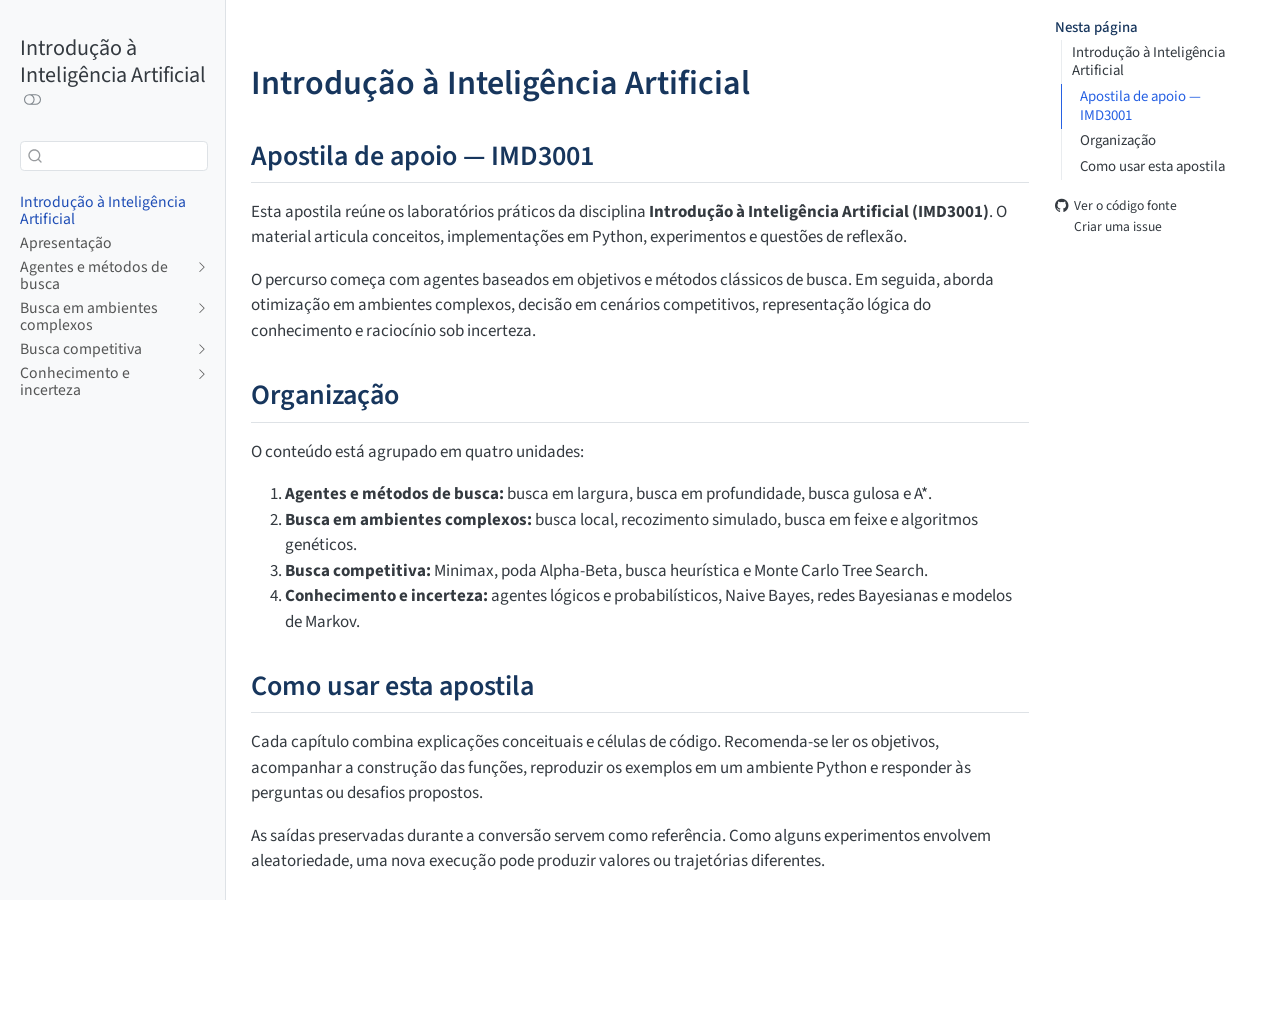
==== commit 260ef470: "deploy: e0ba62cb4d6ac4953cc77f4a2f3fca8b2620239f" ====
--- a/index.html
+++ b/index.html
@@ -403,23 +403,6 @@
 </li>
       </ul>
   </li>
-        <li class="sidebar-item sidebar-item-section">
-      <div class="sidebar-item-container"> 
-            <a class="sidebar-item-text sidebar-link text-start collapsed" data-bs-toggle="collapse" data-bs-target="#quarto-sidebar-section-5" role="navigation" aria-expanded="false">
- <span class="menu-text">Apêndices</span></a>
-          <a class="sidebar-item-toggle text-start collapsed" data-bs-toggle="collapse" data-bs-target="#quarto-sidebar-section-5" role="navigation" aria-expanded="false" aria-label="Alternar seção">
-            <i class="bi bi-chevron-right ms-2"></i>
-          </a> 
-      </div>
-      <ul id="quarto-sidebar-section-5" class="collapse list-unstyled sidebar-section depth1 ">  
-          <li class="sidebar-item">
-  <div class="sidebar-item-container"> 
-  <a href="./apendices/metodos-de-busca-sem-oo.html" class="sidebar-item-text sidebar-link">
- <span class="menu-text">Métodos de Busca I sem OO</span></a>
-  </div>
-</li>
-      </ul>
-  </li>
     </ul>
     </div>
 </nav>
